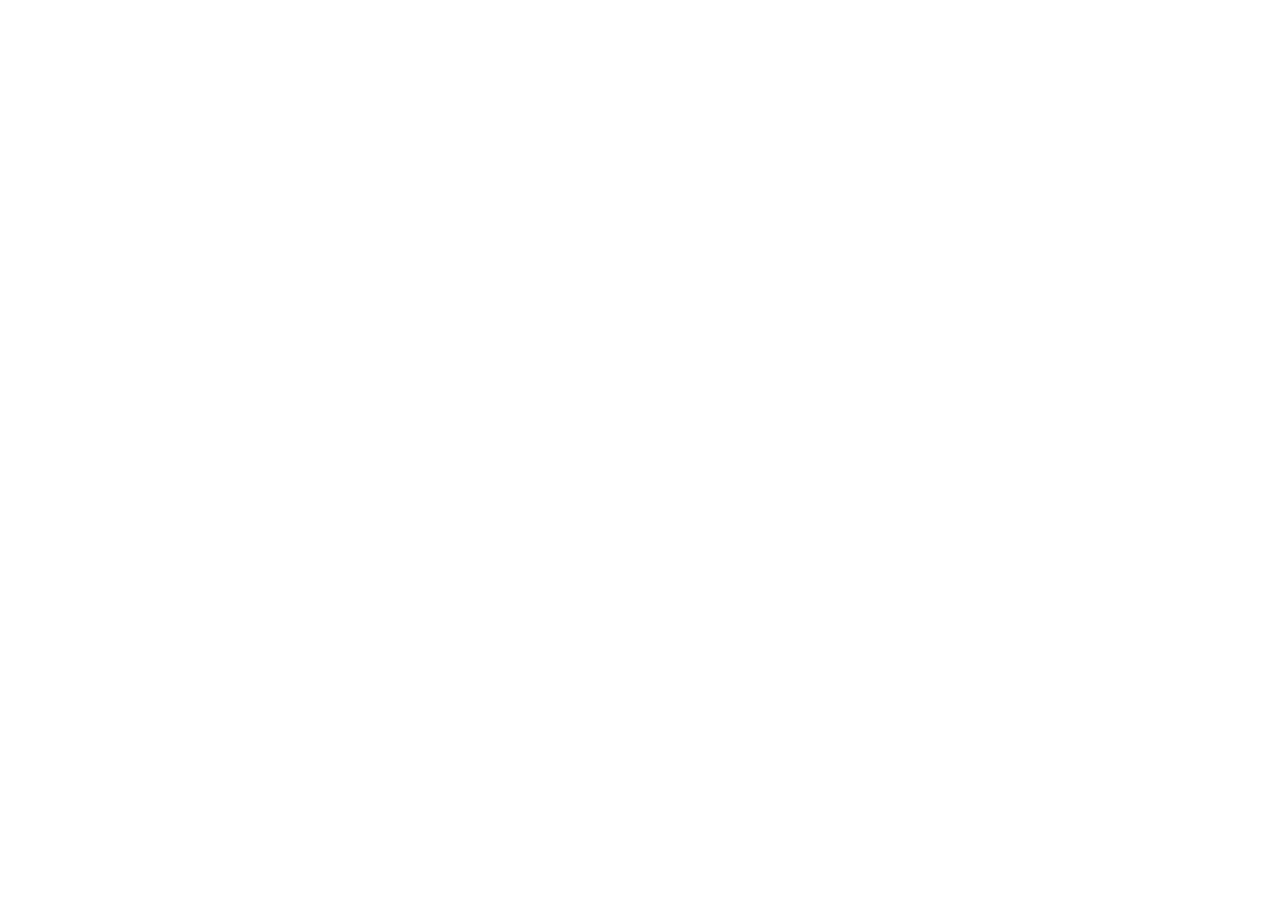
==== blog.html @ 86ced7cf "chore: add base HTML boilerplate for all pages" ====
<!DOCTYPE html>
<html lang="en">
<head>

    <meta charset="UTF-8">
    <meta name="viewport" content="width=device-width, initial-scale=1.0">
    <title>Homepage</title>

    <link rel="stylesheet" href="/styles.css">
</head>
<body>
    

</body>
</html>
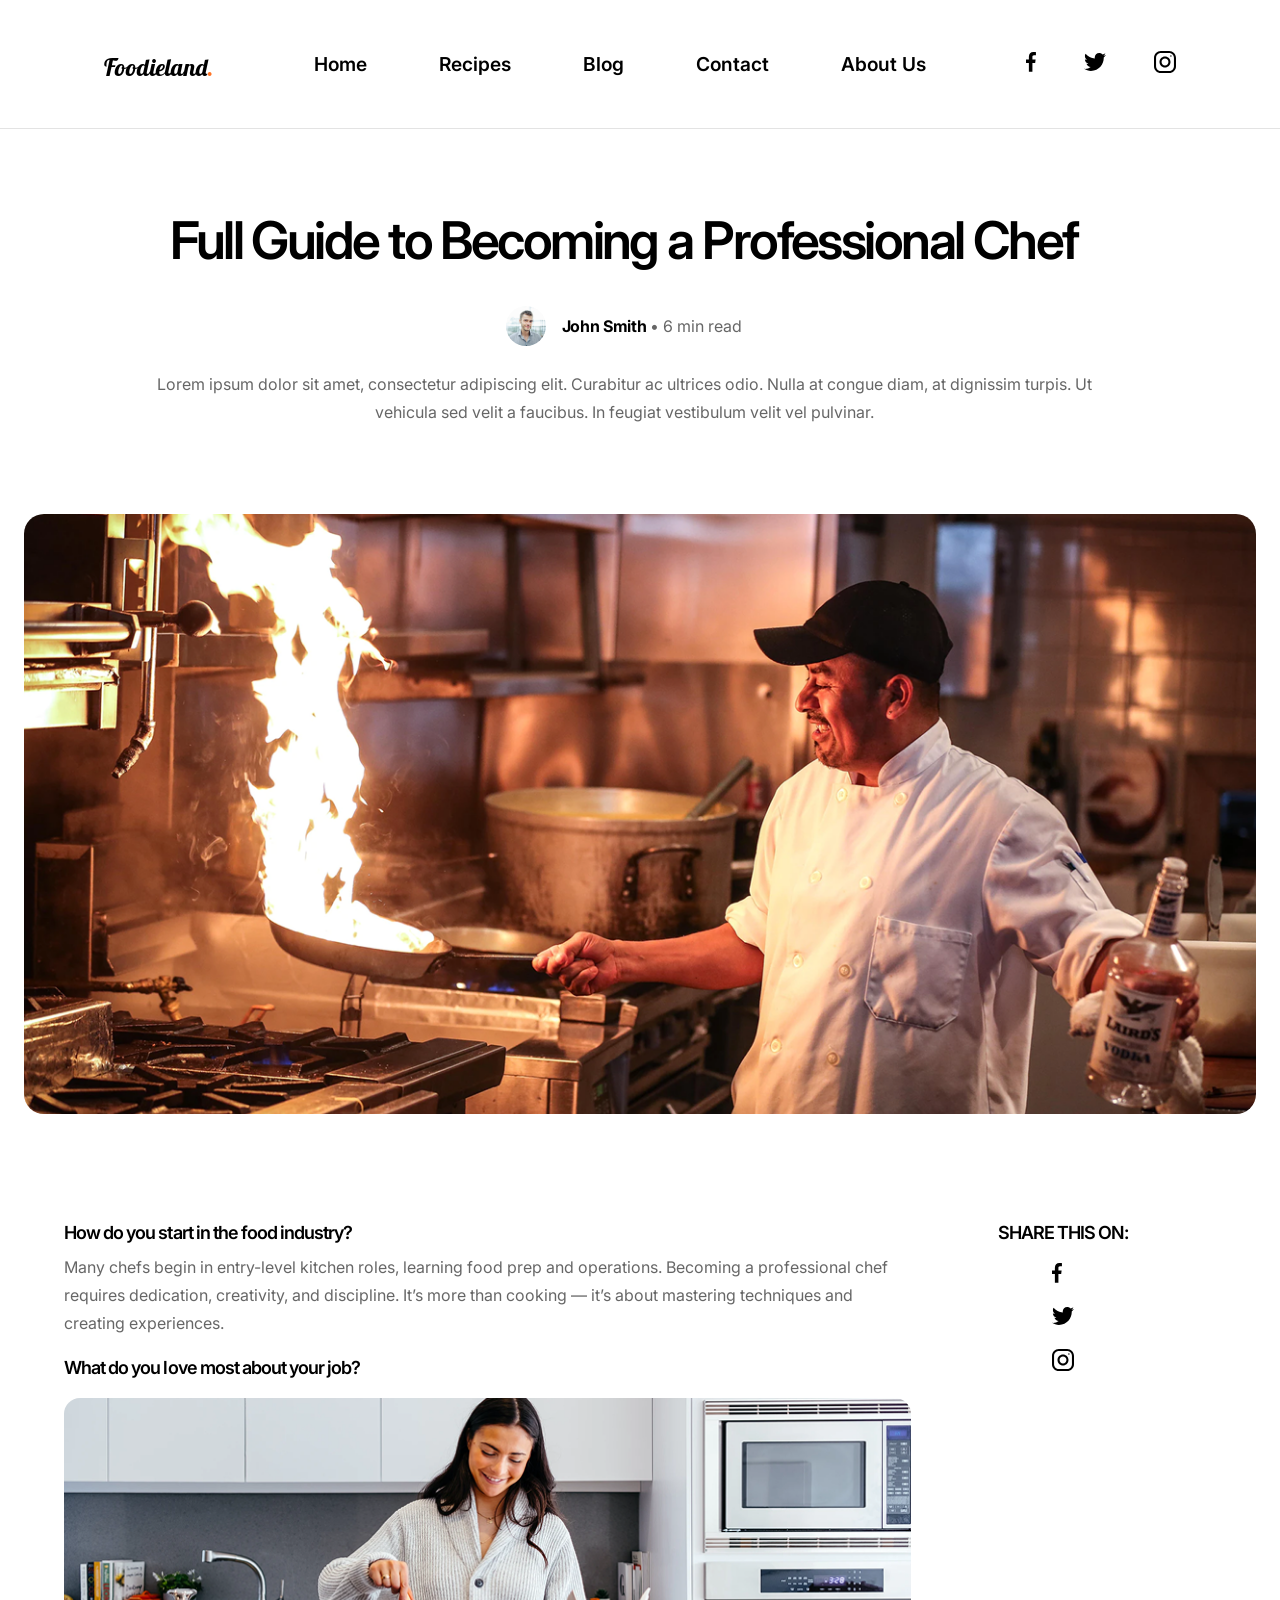
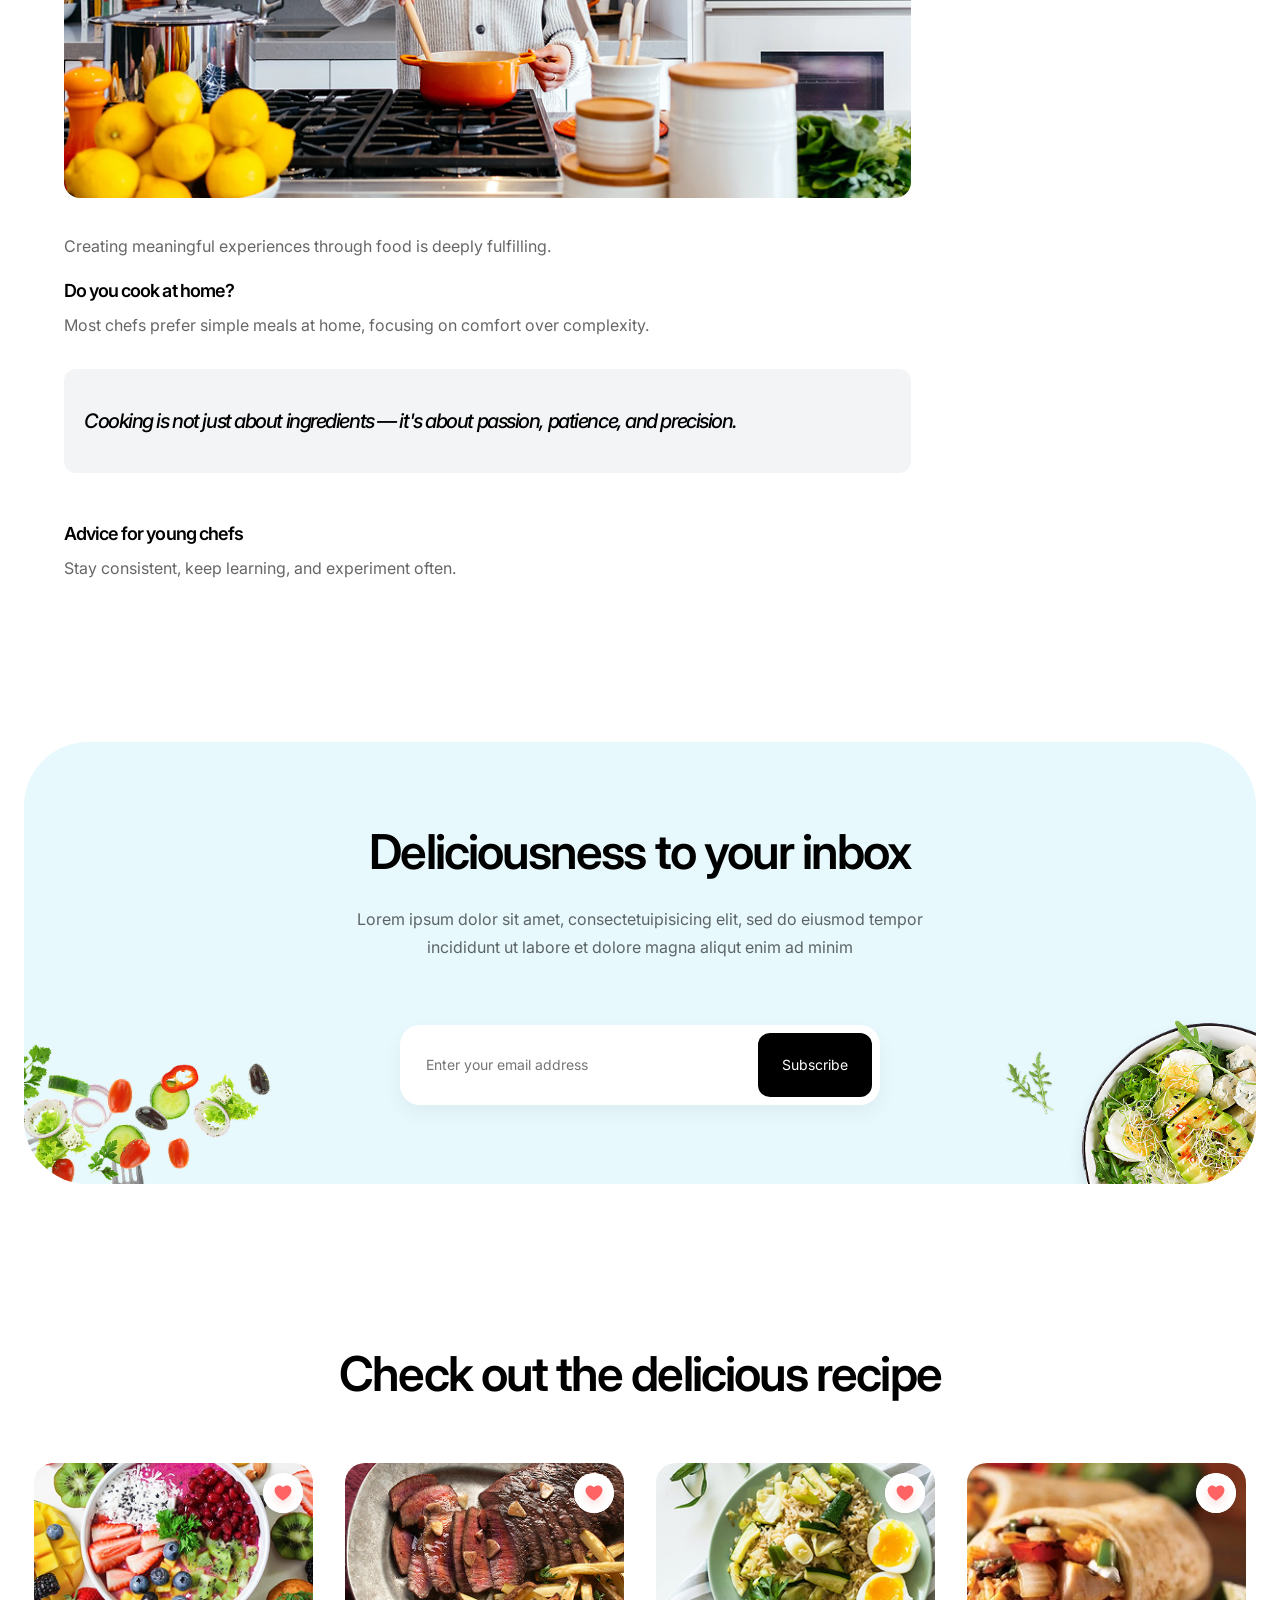
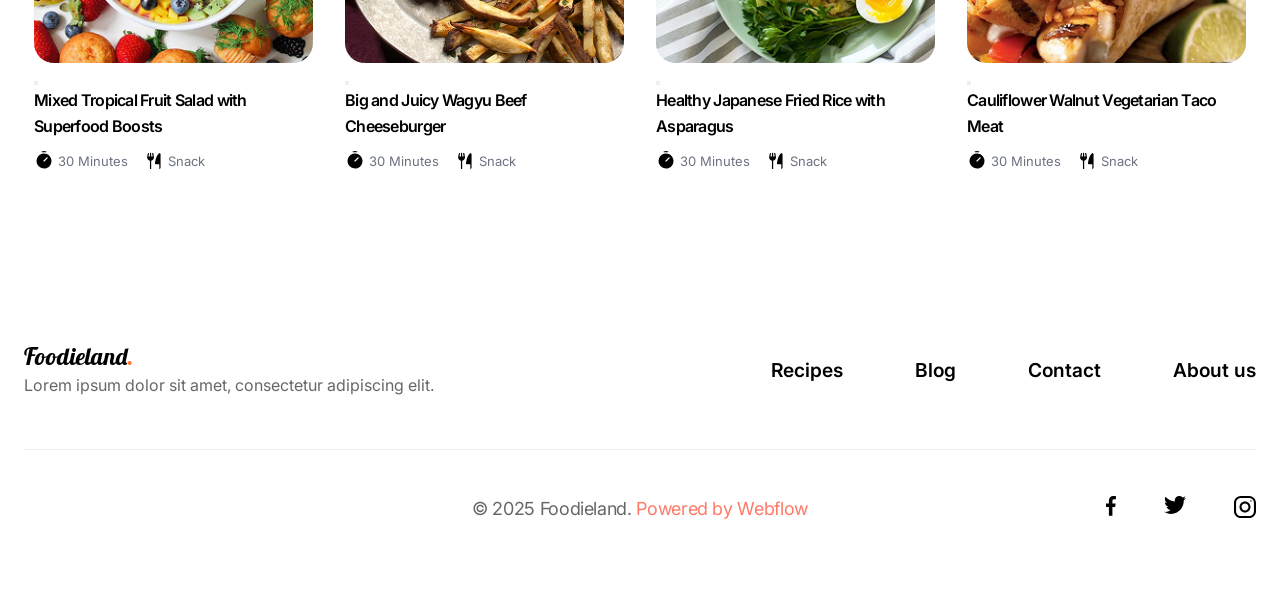
==== commit 01efcf23: "chore: update pages location" ====
--- a/blog.html
+++ b/blog.html
@@ -4,12 +4,301 @@
 
     <meta charset="UTF-8">
     <meta name="viewport" content="width=device-width, initial-scale=1.0">
-    <title>Homepage</title>
-
-    <link rel="stylesheet" href="/styles.css">
+    <title>Blog</title>
+
+    <link rel="stylesheet" href="/styles/styles.css">
+    <link rel="stylesheet" href="/styles/global.css">
+    <link rel="stylesheet" href="/styles/blog.css">
+    <link href="https://fonts.googleapis.com/css2?family=Inter:wght@400;600;700&display=swap" rel="stylesheet">
+    <link href="https://fonts.googleapis.com/css2?family=Lobster&display=swap" rel="stylesheet">
 </head>
+
+
 <body>
-    
-
+
+    <Header class="header">
+        <nav class="navbar">
+            <div class="brand-logo">
+                <a href="index.html" class="logo-link">
+                    <h3 class="logo">
+                        Foodieland<span class="dot">.</span>
+                    </h3>
+                </a>
+            </div>
+        
+            <!-- Page links on Navbar -->
+            <ul class="nav-menu">
+                <li>
+                    <a href="index.html">Home</a>
+                </li>
+                 <li>
+                    <a href="">Recipes</a>
+                </li>
+                <li>
+                    <a href="blog.html">Blog</a>
+                </li>
+                 <li>
+                    <a href="contact.html">Contact</a>
+                </li>
+                <li><a href=""> About Us</a></li>
+            </ul>
+
+            <!-- Social Media Icons -->
+            <div class="sm-icons">
+                <a href="">
+                    <img src="/assets/Icons/001-facebook.svg" alt="facebook icon">
+                </a>
+                <a href="">
+                    <img src="/assets/Icons/003-twitter.svg" alt="">
+                </a>
+                <a href="">
+                    <img src="/assets/Icons/004-instagram.svg" alt="">
+                </a>
+            </div>
+        </nav>
+    </Header>
+    <main>
+        <section class="blog">
+            <div class="container">
+                <article>
+                    <header class="blog-header">
+                        <h1>Full Guide to Becoming a Professional Chef</h1>
+
+                        <div class="admin">
+                            <img src="/assets/images/Man-avatar.svg" alt="Man-avatar">
+                            <p><span>John Smith</span> • 
+                            <time datetime="2026-01-01">6 min read</time>
+                            </p>
+                        </div>
+
+                        <p>
+                            Lorem ipsum dolor sit amet, consectetur adipiscing elit. Curabitur ac ultrices odio. Nulla at congue diam, at dignissim turpis. Ut vehicula sed velit a faucibus. In feugiat vestibulum velit vel pulvinar.
+                        </p>
+                    </header>
+
+                    <figure class="hero">
+                        <img src="/assets/images/Chef cooking in a professional kitchen.png" alt="Chef cooking"/>
+                    </figure>
+
+                    <section class="content">
+                        <div class="content-left">
+                            <h2>How do you start in the food industry?</h2>
+                            <p>
+                                Many chefs begin in entry-level kitchen roles, learning food prep and operations. Becoming a professional chef requires dedication, creativity, and discipline.
+                            It’s more than cooking — it’s about mastering techniques and creating experiences.
+                            </p>
+
+                            <h2>What do you love most about your job?</h2>
+
+                            <figure class="inline-img">
+                                <img src="/assets/images/Lady and Cooking ingredients on a kitchen table.png" alt="Cooking ingredients"/>
+                            </figure>
+
+                            <p>
+                                Creating meaningful experiences through food is deeply fulfilling.
+                            </p>
+
+                            <h2>Do you cook at home?</h2>
+
+                            <p>
+                                Most chefs prefer simple meals at home, focusing on comfort over complexity.
+                            </p>
+
+                            <blockquote>
+                                Cooking is not just about ingredients — it's about passion, patience, and precision.
+                            </blockquote>
+
+                            <h2>Advice for young chefs</h2>
+                            <p>
+                                Stay consistent, keep learning, and experiment often.
+                            </p>
+                        </div>
+
+                        <div class="content-right">
+                            <h2>SHARE THIS ON:</h2>
+
+                            <div class="social-icons">
+                                <a href="">
+                                    <img src="/assets/Icons/001-facebook.svg" alt="facebook icon">
+                                </a>
+                                <a href="">
+                                    <img src="/assets/Icons/003-twitter.svg" alt="">
+                                </a>
+                                <a href="">
+                                    <img src="/assets/Icons/004-instagram.svg" alt="">
+                                </a>
+                            </div>
+                        </div>
+                        
+                    </section>
+                </article>
+            </div>
+        </section>
+
+        <Section class="subscribe">
+            <div class="container">
+                <div class="subscribe-banner">
+                    <h1>Deliciousness to your inbox</h1>
+                    <p>Lorem ipsum dolor sit amet, consectetuipisicing elit, sed do eiusmod tempor incididunt ut labore et dolore magna aliqut enim ad minim </p>
+
+                    <form class="subscribe-form">
+                        <input type="email" placeholder="Enter your email address" required/>
+                        <button type="submit" class="btn">Subscribe</button>
+                    </form>
+
+                    <img src="/assets/images/kisspng-salad-salad-fresh-food-healthylife-vegetables-vegetarian-5d42e3a7cb8543 1.png" alt="salad-salad-fresh-food" class="float float-5" />
+                    <img src="/assets/images/Photo.png" alt="Plate-of-food" class="float float-6" />
+                </div>
+            </div>
+        </Section>
+
+        <section class="extra-recipes">
+            <div class="container">
+                <div class="recipes-header">
+                    <h2 class="title">
+                        Check out the delicious recipe
+                    </h2>
+                </div>
+                
+                <div class="extra-recipe-grid">
+                    <!-- Grid cards -->
+                     
+                    <article class="card card--no-bg">
+                        <img src="/assets/images/Recipe 1.png" alt="">
+                        
+                        <button class="favorite-btn">
+                            <img src="/assets/images/Favorite.svg" alt="heart to add to favorite">
+                        </button>
+
+                        <div class="card-body">
+                            <h3>Mixed Tropical Fruit Salad with Superfood Boosts</h3>
+                    
+                            <div class="meta">
+                                <div class="meta-tag">
+                                    <img src="/assets/Icons/Timer.svg" alt="delivery Time">
+                                    <p class="tag-text">30 Minutes</p>
+                                </div>
+                                <div class="meta">
+                                    <div class="meta-tag">
+                                    <img src="/assets/Icons/ForkKnife.svg" alt="Recipe">
+                                    <p class="tag-text">Snack</p>
+                                </div>
+                            </div>
+                        </div>
+                    </article>
+
+                    <article class="card card--no-bg">
+                        <img src="/assets/images/Recipe 2.png" alt="">
+                        
+                        <button class="favorite-btn">
+                            <img src="/assets/images/Favorite.svg" alt="heart to add to favorite">
+                        </button>
+
+                        <div class="card-body">
+                            <h3>Big and Juicy Wagyu Beef Cheeseburger</h3>
+                    
+                            <div class="meta">
+                                <div class="meta-tag">
+                                    <img src="/assets/Icons/Timer.svg" alt="delivery Time">
+                                    <p class="tag-text">30 Minutes</p>
+                                </div>
+                                <div class="meta">
+                                    <div class="meta-tag">
+                                    <img src="/assets/Icons/ForkKnife.svg" alt="Recipe">
+                                    <p class="tag-text">Snack</p>
+                                </div>
+                            </div>
+                        </div>
+                    </article>
+
+                    <article class="card card--no-bg">
+                        <img src="/assets/images/Recipe 3.png" alt="">
+                        
+                        <button class="favorite-btn">
+                            <img src="/assets/images/Favorite.svg" alt="heart to add to favorite">
+                        </button>
+
+                        <div class="card-body">
+                            <h3>Healthy Japanese Fried Rice with Asparagus</h3>
+                    
+                            <div class="meta">
+                                <div class="meta-tag">
+                                    <img src="/assets/Icons/Timer.svg" alt="delivery Time">
+                                    <p class="tag-text">30 Minutes</p>
+                                </div>
+                                <div class="meta">
+                                    <div class="meta-tag">
+                                    <img src="/assets/Icons/ForkKnife.svg" alt="Recipe">
+                                    <p class="tag-text">Snack</p>
+                                </div>
+                            </div>
+                        </div>
+                    </article>
+
+                    <article class="card card--no-bg">
+                        <img src="/assets/images/Recipe 4.png" alt="">
+                        
+                        <button class="favorite-btn">
+                            <img src="/assets/images/Favorite.svg" alt="heart to add to favorite">
+                        </button>
+
+                        <div class="card-body">
+                            <h3>Cauliflower Walnut Vegetarian Taco Meat</h3>
+                    
+                            <div class="meta">
+                                <div class="meta-tag">
+                                    <img src="/assets/Icons/Timer.svg" alt="delivery Time">
+                                    <p class="tag-text">30 Minutes</p>
+                                </div>
+                                <div class="meta">
+                                    <div class="meta-tag">
+                                    <img src="/assets/Icons/ForkKnife.svg" alt="Recipe">
+                                    <p class="tag-text">Snack</p>
+                                </div>
+                            </div>
+                        </div>
+                    </article>
+                </div>
+            </div>
+        </section>
+
+    </main>
+    <footer class="footer">
+        <div class="container">
+            <div class="footer-top">
+                <div class="footer-brand">
+                    <h3 class="logo">
+                        Foodieland<span class="dot">.</span>
+                    </h3>
+                    <p>Lorem ipsum dolor sit amet, consectetur adipiscing elit.</p>
+                </div>
+
+                <div class="nav-menu">
+                    <a href="#">Recipes</a>
+                    <a href="#">Blog</a>
+                    <a href="#">Contact</a>
+                    <a href="#">About us</a>
+                </div>
+            </div>
+
+            <div class="footer-bottom">
+                <p class="copyright">
+                        © 2025 Foodieland.<span class="powered"> Powered by Webflow</span>
+                </p>
+
+                <div class="footer-socials">
+                    <a href="">
+                        <img src="/assets/Icons/001-facebook.svg" alt="facebook icon">
+                    </a>
+                    <a href="">
+                        <img src="/assets/Icons/003-twitter.svg" alt="">
+                    </a>
+                    <a href="">
+                        <img src="/assets/Icons/004-instagram.svg" alt="">
+                    </a>
+                </div>
+            </div>
+        </div>
+    </footer>
 </body>
-</html>+</html>
--- a/styles/styles.css
+++ b/styles/styles.css
@@ -0,0 +1,930 @@
+/* Herosection */
+.hero {
+    display: flex;
+    align-items: center;
+    padding-top: 3rem;
+    padding-bottom: 3rem;
+    justify-content: space-between;
+    overflow: hidden;
+    gap: 2rem;
+}
+
+.left-rectangle {
+    background-color: #E7F9FD;
+    width: 4rem;
+    height: 560px;
+    border-radius: 0rem 3rem 3rem 0rem;
+}
+
+
+
+.hero-banner {
+    display: flex;
+    position: relative;
+    background-color: #E7F9FD;
+    width: 100%;
+    height: 600px;
+    border-radius: 4rem;
+    margin: 0 auto;
+    overflow: hidden;
+}
+
+
+.hero-banner-left {
+    flex: 1;
+    display: flex;
+    flex-direction: column;
+    margin: 4rem 4rem 4rem 4rem;
+    justify-content: space-between;
+    width: 100%;
+    min-width: 0;
+
+}
+
+.hero-left-content {
+    flex: 1;
+    display: flex;
+    flex-direction: column;
+    gap: 2.5rem;
+    width: 100%;
+    min-width: 0;
+}
+
+.hot-recipes-tag {
+    display: flex;
+    align-items: center;
+    padding: 1rem 2rem;
+    gap: 0.8rem;
+    background: #ffffff;
+    width: fit-content;
+    border-radius: 4rem;
+    box-shadow: 0 20px 30px rgba(0,0,0,0.1);
+}
+
+.hot-recipes-tag .tag-text {
+    font-size: 1.1rem;
+    font-weight: 600;
+    color: #000;
+}
+
+.hero-banner-left h1 {
+    font-size: 60px;
+    font-weight: 700;
+    letter-spacing: -0.2rem;
+    width: 100%;
+    max-width: 420px;
+    word-wrap: break-word;
+}
+
+.hero-banner-left p {
+    font-size: 1.4rem;
+    color: rgba(0, 0, 0, 0.5);
+    font-weight: 500;
+    line-height: 2rem;
+    width: 100%;
+    word-wrap: break-word;
+}
+
+.hero-banner-tag-2 {
+    display: flex;
+    flex-direction: row;
+    gap: 1.5rem;
+}
+
+.hot-recipes-tag-2 {
+    display: flex;
+    align-items: center;
+    padding: 0.5rem 1.5rem;
+    gap: 0.8rem;
+    background: rgba(0, 0, 0, 0.05);
+    width: fit-content;
+    border-radius: 4rem;
+}
+
+.hot-recipes-tag-2 .tag-text {
+    font-size: 1rem;
+    font-weight: 500;
+    color: #000;
+}
+
+.author-and-button {
+    display: flex;
+    align-items: center;
+    justify-content: space-between;
+}
+
+.chef-details {
+    display: flex;
+    gap: 1rem;
+    align-items: center;
+}
+
+.author-name-date {
+    display: flex;
+    flex-direction: column;
+    gap: 0.5rem;
+}
+
+
+.hero-banner-float {
+    position: absolute;
+    z-index: 10;
+    
+    
+    top: 20%;
+    left: 50%;
+
+    transform: translate(-20%, -60%);
+    
+    width: 140px;
+    height: 140px;
+}
+
+.hero-banner-right {
+    flex: 1;
+    overflow: hidden;
+}
+
+.hero-banner-right img {
+    width: 100%;
+    height: 100%;
+    object-fit: cover;
+    display: block;
+    object-position: 90% center;
+}
+
+
+.right-rectangle {
+    background-color: #E7F9FD;
+    width: 4rem;
+    height: 560px;
+    border-radius: 3rem 0rem 0rem 3rem;
+}
+
+
+/* Categories */
+.cat-header {
+    margin-bottom: 6rem;
+    display: flex;
+    justify-content: space-between;
+    align-items: center;
+}
+
+.cat-header h1 {
+    font-size: 44px;
+}
+
+.category-list {
+    margin-top: 40px;
+    display: flex;
+    gap: 40px;
+    margin-top: 10px;
+    justify-content: space-between;
+}
+
+.cat-breakfast,
+.cat-vegan,
+.cat-meat,
+.cat-dessert,
+.cat-lunch,
+.cat-chocolate {
+    display: flex;
+    flex-direction: column;
+    align-items: center;
+    justify-content: center;
+
+    position: relative;
+    overflow: visible;
+
+    border-radius: 30px;
+    width: 180px;
+    height: 140px;
+    padding: 24px;
+    
+    text-align: center; 
+}
+
+.cat-breakfast img,
+.cat-vegan img,
+.cat-meat img,
+.cat-dessert img,
+.cat-lunch img,
+.cat-chocolate img {
+    position: absolute;
+    top: -5rem;
+    right: 0rem;
+}
+
+.cat-breakfast p,
+.cat-vegan p,
+.cat-meat p,
+.cat-dessert p,
+.cat-lunch p,
+.cat-chocolate p {
+    margin-top: auto;
+    font-size: 16px;
+    font-weight: 600;
+}
+
+.cat-breakfast {
+    background: linear-gradient(
+        180deg,
+        rgba(112, 130, 70, 0.00) 0%, 
+        rgba(112, 130, 70, 0.10) 100%
+        ); 
+}
+
+.cat-vegan {
+    background: linear-gradient(
+        180deg, 
+        rgba(108, 198, 63, 0.00) 0%, 
+        rgba(108, 198, 63, 0.10) 100%
+    );
+}
+
+.cat-meat {
+    background: linear-gradient(
+        180deg, 
+        rgba(204, 38, 27, 0.00) 0%, 
+        rgba(204, 38, 27, 0.10) 100%
+        );
+}
+
+.cat-dessert {
+    background: linear-gradient(
+        180deg, 
+        rgba(240, 158, 0, 0.00) 0%, 
+        rgba(240, 158, 0, 0.10) 100%
+        );  
+}
+
+.cat-lunch {
+    background: linear-gradient(
+        180deg, 
+        rgba(0, 0, 0, 0.00) 0%, 
+        rgba(0, 0, 0, 0.05) 100%
+        ); 
+}
+
+.cat-chocolate {
+    background: linear-gradient(
+        180deg, 
+        rgba(0, 0, 0, 0.00) 0%, 
+        rgba(0, 0, 0, 0.05) 100%
+        );
+}
+
+.recipes-header {
+    display: flex;
+    flex-direction: column;
+    gap: 20px;
+}
+
+.title {
+    color: #000;
+    text-align: center;
+    font-size: 48px;
+    font-style: normal;
+    font-weight: 600;
+    line-height: normal;
+    letter-spacing: -1.92px;
+}
+
+.subtitle {
+    color: rgba(0, 0, 0, 0.60);
+    text-align: center;
+    font-size: 16px;
+    font-style: normal;
+    font-weight: 400;
+    line-height: 28px;
+    margin-top: 8px;
+    margin: 0 auto;
+    width: 706px;
+}
+
+/* Grids */
+.recipe-grid {
+    display: grid;
+    grid-template-columns: repeat(3, 1fr);
+    gap: 40px;
+}
+
+/* CARD */
+.card {
+    position: relative; 
+    border-radius: 30px;
+    overflow: hidden;
+    padding: 10px;
+    background: #000;
+    background: linear-gradient(
+    180deg, 
+    rgba(231, 249, 253, 0.00) 0%, 
+    #E7F9FD 100%
+    );
+}
+
+.card img {
+    width: 100%;
+    height: 250px;
+    object-fit: cover;
+    border-radius: 20px;
+}
+
+.favorite-btn img {
+    position: absolute;
+    top: 20px;
+    right: 20px;
+
+    width: 40px;
+    height: 40px;
+
+    border: none;
+    border-radius: 50%;
+    background: white;
+
+    display: flex;
+    align-items: center;
+    justify-content: center;
+
+    cursor: pointer;
+
+    box-shadow: 0 4px 10px rgba(0,0,0,0.15);
+}
+
+.card-body {
+    display: flex;
+    flex-direction: column;
+    padding: 16px;
+    gap: 24px;
+}
+
+.card h3 {
+    color: #000;
+    font-size: 24px;
+    font-style: normal;
+    font-weight: 600;
+    line-height: 32px; 
+    letter-spacing: -0.96px;
+}
+
+.meta {
+    display: flex;
+    gap: 16px;
+    color: #6b7280;
+    font-size: 13px;
+}
+
+.meta-tag {
+    display: flex;
+    align-items: center;
+    gap: 4px;
+    width: fit-content;
+}
+
+.meta-tag img {
+    width: 20px;
+    height: 20px;
+}
+
+.ads-card {
+    display: flex;
+    flex-direction: column;
+    justify-content: space-between;
+    position: relative; 
+    overflow: hidden;
+    padding: 32px;
+    align-items: center;
+    background: linear-gradient(
+        180deg, 
+        #357355 0%,
+        #1D483B 100%
+    );
+}
+
+.image-stack img {
+    position: absolute;
+
+    top: 60%;
+    left: 50%;
+    transform: translate(-50%, -50%);
+}
+
+.ads-card h2,
+.ads-card p {
+    position: relative;
+    z-index: 2;
+}
+
+.ads-card h2 {
+    color: #FFF;
+    text-align: center;
+    font-family: 'Lobster', cursive;
+    font-size: 24px;
+    font-style: normal;
+    font-weight: 400;
+    line-height: normal;
+    width: 200px;
+}
+
+.ads-card p {
+    color: rgba(255, 255, 255, 0.60);
+    font-size: 14px;
+    text-align: center;
+    font-style: normal;
+    font-weight: 500;
+    line-height: normal;
+    letter-spacing: -0.28px;
+    width: 200px;
+}
+
+.chef-container {
+    display: flex;
+    align-items: center;
+    justify-content: space-between;
+    gap: 40px;
+    max-width: 1280px;
+    margin: 0 auto;
+    padding: 0 24px;
+}
+
+.chef-left-content {
+    display: flex;
+    flex-direction: column;
+    gap: 72px;
+}
+
+.chef-text {
+    display: flex;
+    flex-direction: column;
+    max-width: 502px;
+    gap: 24px;
+}
+
+.chef-text h2 {
+    color: #000;
+    font-size: 44px;
+    font-style: normal;
+    font-weight: 600;
+    line-height: normal;
+    letter-spacing: -1.92px;
+}
+
+.chef-text p {
+    color: rgba(0, 0, 0, 0.60);
+    font-size: 16px;
+    font-style: normal;
+    font-weight: 400;
+    line-height: 28px;
+    width: 508px;
+}
+
+.chef-image {
+    position: relative;
+    width: 600px;
+    border-radius: 30px;
+    overflow: visible;
+    background: linear-gradient(180deg, 
+    rgba(231, 249, 253, 0.00) 0%, 
+    #E7F9FD 100%
+    );
+}
+
+.chef-main {
+    width: 300px;
+}
+
+/* floating items */
+.float {
+    position: absolute;
+    width: 50px;
+}
+
+float float-2 {
+    position: absolute;
+    width: 200px;
+}
+
+.float-1 { bottom: 128px; left: -20px; }
+.float-2 { width: 60px; top: 100px; right: 120px; }
+.float-3 { width: 120px; top: 100px; left: 120px; }
+.float-4 { width: 100px; top: 160px; right: -20px; }
+
+.chef-avatar {
+    width: 100%;
+    height: 100%;
+    object-fit: cover;
+    display: block;
+    object-position: 40% center;
+}
+
+.instagram-header {
+    display: flex;
+    flex-direction: column;
+    gap: 20px;
+}
+
+.instagram {
+    background: linear-gradient(180deg, rgba(231, 249, 253, 0.00) 0%, #E7F9FD 100%);
+}
+
+.instagram {
+    text-align: center;
+}
+
+.insta-grid {
+    display: grid;
+    grid-template-columns: repeat(4, 1fr);
+    gap: 16px;
+    margin: 30px 0;
+}
+
+.insta-card {
+    position: relative;
+    display: flex;
+    flex-direction: column;
+    overflow: hidden;
+    background: #000;
+    background: #ffffff;
+
+}
+
+
+.insta-ui-top {
+    display: flex;
+    padding: 12px;
+    align-items: center;
+    justify-content: space-between;
+}
+
+
+.insta-profile-details {
+    display: flex;
+    gap: 8px;
+    align-items: center;
+    justify-content: space-between;
+}
+
+.profile-account {
+    display: flex;
+    flex-direction: column;
+}
+
+.profile-account h3 {
+    margin: 0;
+    line-height: 1px;
+}
+
+.profile-account p {
+    margin: 0;
+    font-size: 10px;
+    text-align: left;
+}
+
+.account-with-badge {
+    display: flex;
+    align-items: center;
+    gap: 5px;
+}
+
+.insta-profile-details .account-with-badge img {
+    width: 16px;
+    height: 16px;
+}
+
+.more-icon {
+    all: unset;         
+    cursor: pointer;
+    display: inline-flex;
+    align-items: center;
+    justify-content: center;
+    width: 8px;
+}
+
+.profile-account h3 {
+    color: #000;
+    font-size: 12px;
+    font-style: normal;
+    font-weight: 600;
+    letter-spacing: -0.96px;
+}
+
+.insta-profile-details img {
+    width: 24px;
+    height: 24px;
+}
+
+.more-icon {
+    width: 16px;
+    height: 16px;
+}
+
+.insta-card-img {
+    position: relative;
+    width: 100%;
+    object-fit: cover;
+}
+
+.insta-card-img span {
+    position: absolute;
+    width: 28px;
+    height: 20px;
+    border-radius: 10.053px;
+    background: rgba(18, 18, 18, 0.70);
+    top: 10px; 
+    right: 10px;
+    align-items: center;
+    align-content: center;
+    color: #F9F9F9;
+    font-size: 10px;
+    font-style: normal;
+    font-weight: 400;
+    line-height: normal;
+}
+
+.insta-ui-buttom {
+    position: relative;
+    display: flex;
+    flex-direction: column;
+    background: #fff;
+    padding: 12px;
+    gap: 6px;
+}
+
+.buttom-actions {
+    display: flex;
+    justify-content: space-between;
+    align-items: center;
+    margin-bottom: 8px;
+}
+
+.left-icons img,
+.right-icon img,
+.profile-img img {
+    width: 16px;
+    height: auto;
+}
+
+.left-icons {
+    display: flex;
+    gap: 12px;
+    align-items: center;
+}
+
+.indicators {
+    position: absolute;
+    left: 50%;
+    transform: translateX(-50%);
+    display: flex;
+    gap: 4px;
+}
+
+.dot {
+    width: 4px;
+    height: 4px;
+    background: #ccc;
+    border-radius: 50%;
+}
+
+.dot.active {
+    background: #3897f0;
+}
+
+.profile-img {
+    display: flex;
+    align-items: center;
+    gap: 4px;
+}
+
+.profile-img .p {
+    color: #262626;
+    font-size: 12px;
+    font-style: normal;
+    font-weight: 600;
+    line-height: 13.92px;
+    letter-spacing: -0.054px;
+}
+
+.caption,
+.date {
+    width: 100%;
+    text-align: left;
+}
+
+.caption {
+    color: #262626;
+    font-size: 11px;
+    font-style: normal;
+    font-weight: 400;
+    line-height: 13.92px;
+    letter-spacing: -0.054px;
+}
+
+.date {
+    color: rgba(0, 0, 0, 0.40);
+    font-size: 9px;
+    font-style: normal;
+    font-weight: 400;
+    line-height: normal;
+    letter-spacing: 0.039px;
+}
+
+.instagram .container {
+    align-items: center;
+}
+
+.extra-recipes-header {
+    display: flex;
+    align-items: center;
+}
+
+.extra-recipes-header h1 {
+    flex: 1;
+    font-size: 44px;
+    color: #000;
+    font-style: normal;
+    font-weight: 600;
+    line-height: normal;
+    letter-spacing: -1.92px;
+}
+
+.extra-recipes-header p{
+    flex: 1;
+    color: rgba(0, 0, 0, 0.60);
+    font-size: 16px;
+    font-style: normal;
+    font-weight: 400;
+    line-height: 28px;
+    padding-left: 40px;
+}
+
+.extra-recipe-grid {
+    display: grid;
+    grid-template-columns: repeat(4, 1fr);
+    gap: 12px;
+}
+
+
+.card--no-bg {
+    background: none;
+    gap: 0px;
+} 
+
+.card img {
+    width: 100%;
+    height: 200px;
+    object-fit: cover;
+    border-radius: 20px;
+}
+
+.favorite-btn img {
+    position: absolute;
+    top: 20px;
+    right: 20px;
+
+    width: 40px;
+    height: 40px;
+
+    border: none;
+    border-radius: 50%;
+    background: white;
+
+    display: flex;
+    align-items: center;
+    justify-content: center;
+
+    cursor: pointer;
+
+    box-shadow: 0 4px 10px rgba(0,0,0,0.15);
+}
+
+.extra-recipes .card .card-body {
+    padding: 0px;
+    gap: 12px;
+}
+
+.extra-recipes .card-body h3 {
+    color: #000;
+    font-size: 16px;
+    font-style: normal;
+    font-weight: 600;
+    line-height: 26px;
+    letter-spacing: -0.72px;
+    margin: 0;
+}
+
+.meta {
+    display: flex;
+    gap: 16px;
+    color: #6b7280;
+    font-size: 13px;
+}
+
+.meta-tag {
+    display: flex;
+    align-items: center;
+    gap: 4px;
+    width: fit-content;
+}
+
+.meta-tag img {
+    width: 20px;
+    height: 20px;
+}
+
+.subscribe-banner {
+    display: flex;
+    position: relative;
+    flex-direction: column;
+    align-items: center;
+    justify-content: center;
+    background-color: #E7F9FD;
+    width: 100%;
+    height: 442px;
+    border-radius: 4rem;
+    margin: 0 auto;
+    overflow: hidden;
+}
+
+.subscribe-banner h1 {
+    color: #000;
+    font-size: 48px;
+    font-style: normal;
+    font-weight: 600;
+    line-height: normal;
+    letter-spacing: -1.92px;
+}
+
+.subscribe-banner p {
+    color: rgba(0, 0, 0, 0.60);
+    text-align: center;
+    font-size: 16px;
+    font-style: normal;
+    font-weight: 400;
+    line-height: 28px;
+    width: 620px;
+    margin-top: 24px;
+    margin-bottom: 64px;
+}
+
+.subscribe-form {
+    display: flex;
+    overflow: hidden;
+    box-shadow: 0 8px 20px rgba(0,0,0,0.05);
+    width: 480px;
+    height: 80px;
+    border-radius: 20px;
+    background: #FFF;
+    padding: 8px;
+}
+
+.subscribe-form input {
+    border: none;
+    padding: 14px 18px;
+    font-size: 14px;
+    outline: none;
+    flex: 1;
+}
+
+.subscribe-form button {
+    background: #000;
+    color: #fff;
+    border: none;
+    padding: 0 24px;
+    font-size: 14px;
+    cursor: pointer;
+    transition: 0.3s ease;
+}
+
+.subscribe-image {
+    position: absolute;
+    right: -40px;
+    bottom: -20px;
+}
+
+.subscribe-image img {
+    width: 220px;
+    height: auto;
+    object-fit: contain;
+}
+
+.float-5 { 
+    position: absolute;
+    left: -130px;
+    bottom: -130px;
+    width: 409.544px;
+    height: 400.08px;
+    object-fit: contain;
+}
+.float-6 {
+    position: absolute;
+    right: -100px;
+    bottom: -120px;
+    width: 360px;
+    height: auto;
+    object-fit: contain;
+}
+
+
+
+
+
--- a/styles/global.css
+++ b/styles/global.css
@@ -0,0 +1,179 @@
+* {
+    margin: 0;
+    padding: 0;
+    box-sizing: border-box;
+    font-family: "Inter", sans-serif;
+}
+
+
+.categories,
+.recipes,
+.chef,
+.instagram,
+.extra-recipes,
+.subscribe,
+.footer,
+.blog,
+.contact-hero {
+    padding: 80px 0;
+}
+
+
+.container {
+    max-width: 1280px;
+    margin: 0 auto;
+    padding: 0 24px;
+    display: flex;
+    flex-direction: column;
+    gap: 50px;
+}
+
+
+/* FOODIELAND LOGO */
+.logo {
+    color: #000;
+    font-family: Lobster;
+    font-size: 24px;
+    font-style: normal;
+    font-weight: 400;
+    line-height: normal;
+}
+.logo .dot {
+    color: #FF7426;
+    font-family: Lobster;
+    font-size: 24px;
+    font-style: normal;
+    font-weight: 400;
+    line-height: normal;
+    background: none;
+}
+
+
+/* BUTTON + ICON */
+.btn-and-icon {
+    display: inline-flex;
+    width: fit-content;
+    align-items: center;
+    gap: 12px;
+    padding: 16px 32px;
+    background: black;
+    color: white;
+    border: none;
+    border-radius: 12px;
+    cursor: pointer;
+}
+.btn-and-icon span {
+    font-size: 14px;
+}
+.btn-and-icon img {
+    width: 24px;
+    height: 24px;
+}
+
+
+/* BUTTON - ICON */
+.btn {
+    display: inline-flex;
+    width: fit-content;
+    align-items: center;
+    gap: 12px;
+    padding: 16px 32px;
+    background: #E7FAFE;
+    color: #000;
+    border: none;
+    border-radius: 12px;
+    cursor: pointer;
+}
+.btn span {
+    font-size: 14px;
+}
+
+.logo-link {
+    display: inline-block;
+    text-decoration: none;
+}
+
+/* TOP NAV BAR */
+.header {
+    padding: 3.2rem 6.5rem 3.2rem 6.5rem;
+    border-bottom: 1px solid #e3e3e3;
+    color: #ffffff;
+}
+.navbar {
+    display: flex;
+    justify-content:space-between;
+    align-items: center;
+}
+.brand-logo {
+    height: 1.5rem;
+    width: auto;
+}
+.nav-menu {
+    display: flex;
+    gap: 4.5rem;
+    list-style: none;
+}
+.nav-menu a {
+    text-decoration: none;
+    color: #000;
+    font-weight: 600;
+    font-size: 1.2rem;
+}
+.sm-icons {
+    display: flex;
+    align-items: center;
+    gap: 3rem;
+}
+
+
+/* FOOTER */
+.footer-top {
+    display: flex;
+    justify-content:space-between;
+    align-items: center;
+}
+.footer-brand p {
+    color: rgba(0, 0, 0, 0.60);
+    font-size: 16px;
+    font-style: normal;
+    font-weight: 400;
+    line-height: 28px;
+}
+.nav-menu {
+    display: flex;
+    gap: 4.5rem;
+    list-style: none;
+}
+
+
+/* Bottom */
+.footer-bottom {
+    position: relative;
+    display: flex;
+    align-items: center;
+    justify-content: center; /* centers paragraph */
+    padding-top: 48px;
+    border-top: 1px solid #eee;
+}
+.copyright {
+    color: rgba(0, 0, 0, 0.60);
+    font-size: 18px;
+    font-style: normal;
+    font-weight: 400;
+    line-height: normal;
+    letter-spacing: -0.36px;
+}
+.powered {
+    color: #FF7967;
+    font-size: 18px;
+    font-style: normal;
+    font-weight: 400;
+    line-height: normal;
+    letter-spacing: -0.36px;
+}
+.footer-socials {
+    position: absolute;
+    right: 0;
+    display: flex;
+    gap: 3rem;
+}
--- a/styles/blog.css
+++ b/styles/blog.css
@@ -0,0 +1,131 @@
+.blog-header {
+    display: flex;
+    flex-direction: column;
+    text-align: center;
+    align-items: center;
+    max-width: 1200px;
+    gap: 24px;
+}
+
+.blog-header h1 {
+    color: #000;
+    text-align: center;
+    font-size: 52px;
+    font-style: normal;
+    font-weight: 600;
+    line-height: normal;
+    letter-spacing: -2.56px;
+}
+
+.blog-header p {
+    color: rgba(0, 0, 0, 0.60);
+    text-align: center;
+    font-size: 16px;
+    font-style: normal;
+    font-weight: 400;
+    line-height: 28px;
+    max-width: 1000px;
+}
+
+.admin {
+    display: flex;
+    align-items: center;
+    margin-top: 10px;
+    color: #6b7280;
+    font-size: 14px;
+    gap: 16px;
+}
+
+.admin img {
+    width: 40px;
+    height: 40px;
+}
+
+.admin p span {
+    color: #000;
+    font-size: 16px;
+    font-style: normal;
+    font-weight: 700;
+    line-height: normal;
+    letter-spacing: -0.32px;
+}
+
+.hero img {
+    width: 100%;
+    height: 600px;
+    object-fit: cover;
+    display: block;
+    border-radius: 20px;
+    margin-top: 40px;
+    margin-bottom: 40px;
+}
+
+/* CONTENT */
+.content {
+    display: flex;
+    width: 100%;
+    margin: 0 auto;
+    padding-left: 40px;
+    padding-right: 40px;
+}
+
+.content-left {
+    display: flex;
+    flex-direction: column;
+    width: 920px;
+}
+
+.content h2 {
+    margin-top: 20px;
+    color: #000;
+    font-size: 18px;
+    font-style: normal;
+    font-weight: 600;
+    line-height: normal;
+    letter-spacing: -0.96px;
+}
+
+.content p {
+    margin-top: 10px;
+    color: rgba(0, 0, 0, 0.60);
+    font-size: 16px;
+    font-style: normal;
+    font-weight: 400;
+    line-height: 28px; /* 175% */
+}
+
+.inline-img img {
+    width: 100%;
+    height: 400px;
+    border-radius: 16px;
+    margin: 20px 0;
+    object-fit: cover;
+}
+
+/* QUOTE */
+blockquote {
+    margin: 30px 0;
+    padding: 20px;
+    background: #f3f4f6;
+    border-radius: 12px;
+    font-style: italic;
+    color: #000;
+    font-size: 20px;
+    font-weight: 500;
+    line-height: 64px; /* 177.778% */
+    letter-spacing: -1.44px;
+}
+
+.content-right {
+    display: flex;
+    flex-direction: column;
+    width: 332px;
+    align-items: center;
+    gap: 20px;
+}
+
+.social-icons {
+    display: flex;
+    flex-direction: column;
+    gap: 20px;
+}
